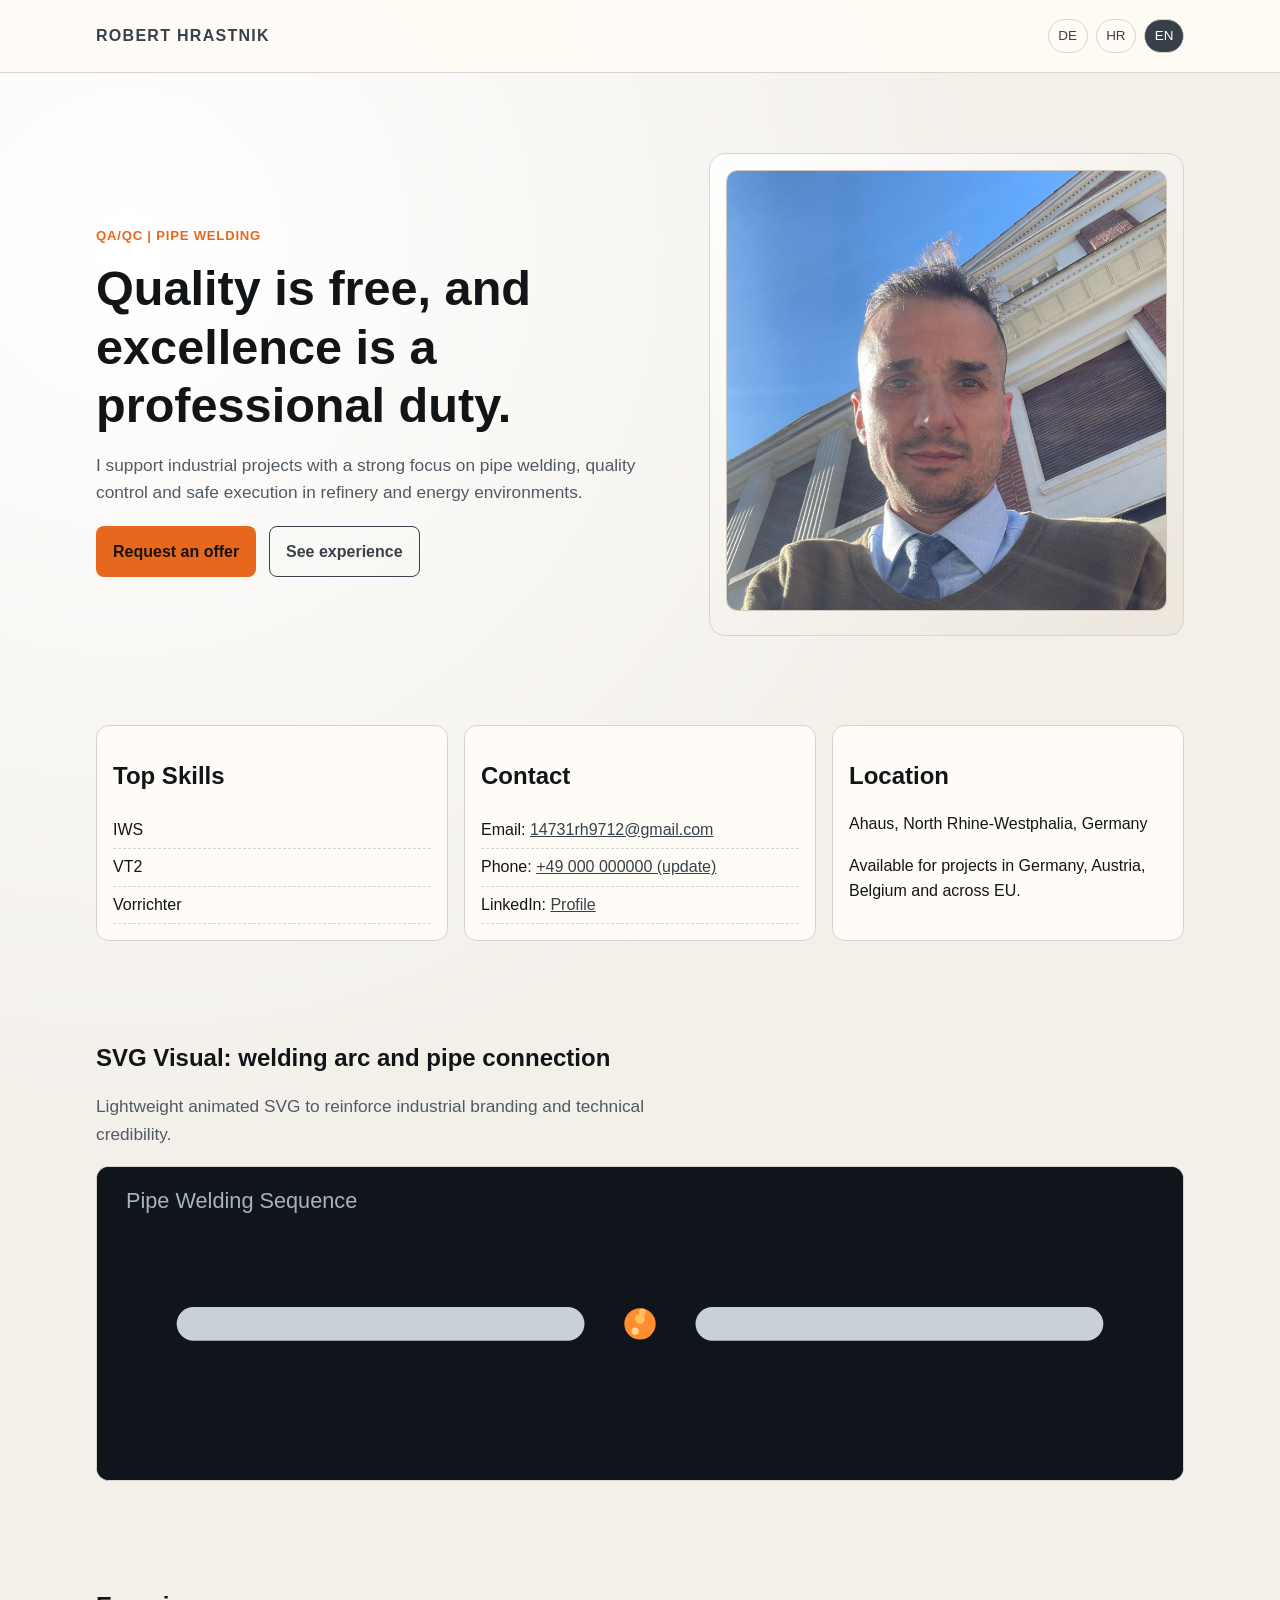
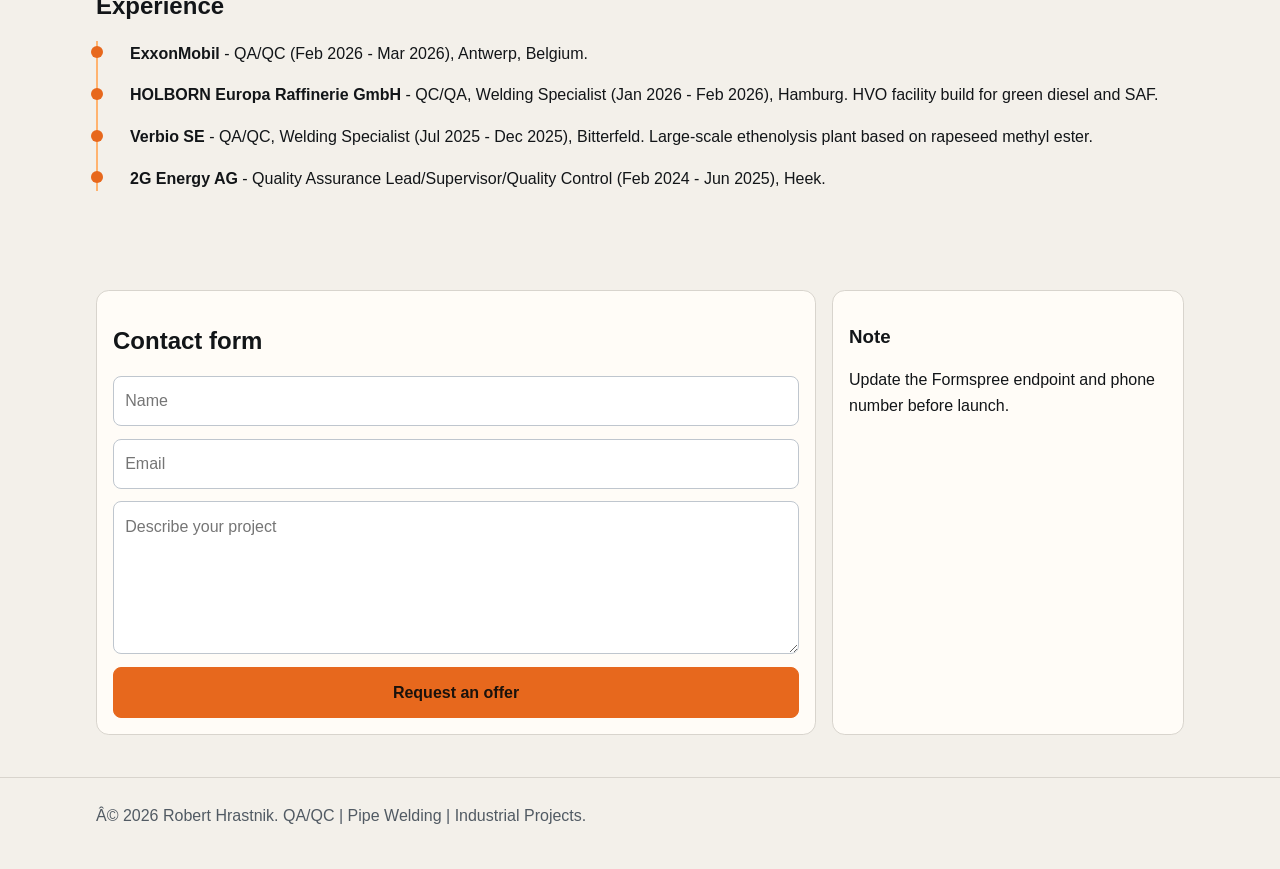
==== en/index.html @ 82d342b8 "Initial multilingual SEO website setup" ====
﻿<!doctype html>
<html lang="en">
<head>
  <meta charset="UTF-8">
  <meta name="viewport" content="width=device-width, initial-scale=1">
  <title>Robert Hrastnik | QA/QC Welding Specialist</title>
  <meta name="description" content="QA/QC welding specialist for pipe welding and industrial projects. Experience with ExxonMobil, HOLBORN, Verbio and 2G Energy.">
  <meta name="robots" content="index, follow">
  <link rel="canonical" href="https://itforsociety.github.io/hrastnik-schweisstechnik/en/">
  <link rel="alternate" hreflang="de" href="https://itforsociety.github.io/hrastnik-schweisstechnik/de/">
  <link rel="alternate" hreflang="hr" href="https://itforsociety.github.io/hrastnik-schweisstechnik/hr/">
  <link rel="alternate" hreflang="en" href="https://itforsociety.github.io/hrastnik-schweisstechnik/en/">
  <link rel="alternate" hreflang="x-default" href="https://itforsociety.github.io/hrastnik-schweisstechnik/de/">
  <meta property="og:title" content="Robert Hrastnik | QA/QC Welding Specialist">
  <meta property="og:description" content="Pipe welding, quality control and industrial project delivery.">
  <meta property="og:type" content="website">
  <meta property="og:url" content="https://itforsociety.github.io/hrastnik-schweisstechnik/en/">
  <meta property="og:locale" content="en_US">
  <link rel="stylesheet" href="../assets/css/main.css">
</head>
<body>
  <header class="site-header">
    <div class="wrap nav">
      <a class="brand" href="./">Robert Hrastnik</a>
      <nav class="lang-switch" aria-label="Language selector">
        <a href="../de/">DE</a>
        <a href="../hr/">HR</a>
        <a href="../en/" aria-current="true">EN</a>
      </nav>
    </div>
  </header>

  <main>
    <section class="hero">
      <div class="wrap hero-grid">
        <div>
          <p class="kicker">QA/QC | Pipe Welding</p>
          <h1>Quality is free, and excellence is a professional duty.</h1>
          <p class="lead">I support industrial projects with a strong focus on pipe welding, quality control and safe execution in refinery and energy environments.</p>
          <div class="cta-row">
            <a class="btn btn-primary" href="#contact">Request an offer</a>
            <a class="btn btn-secondary" href="#experience">See experience</a>
          </div>
        </div>
        <aside class="photo-card reveal">
          <img class="profile-photo" src="../profilePicture.jpg" alt="Robert Hrastnik, QA/QC welding specialist based in Ahaus">
        </aside>
      </div>
    </section>

    <section>
      <div class="wrap grid-3">
        <article class="card reveal">
          <h2>Top Skills</h2>
          <ul class="skills-list">
            <li>IWS</li>
            <li>VT2</li>
            <li>Vorrichter</li>
          </ul>
        </article>
        <article class="card reveal">
          <h2>Contact</h2>
          <ul class="contact-list">
            <li>Email: <a href="mailto:14731rh9712@gmail.com">14731rh9712@gmail.com</a></li>
            <li>Phone: <a href="tel:+49000000000">+49 000 000000 (update)</a></li>
            <li>LinkedIn: <a href="https://www.linkedin.com/in/robert-hrastnik-047944379">Profile</a></li>
          </ul>
        </article>
        <article class="card reveal">
          <h2>Location</h2>
          <p>Ahaus, North Rhine-Westphalia, Germany</p>
          <p>Available for projects in Germany, Austria, Belgium and across EU.</p>
        </article>
      </div>
    </section>

    <section>
      <div class="wrap">
        <div class="section-head">
          <h2>SVG Visual: welding arc and pipe connection</h2>
          <p class="lead">Lightweight animated SVG to reinforce industrial branding and technical credibility.</p>
        </div>
        <svg class="weld-scene reveal" viewBox="0 0 900 260" role="img" aria-label="Animated pipe weld connection with sparks">
          <rect x="0" y="0" width="900" height="260" fill="#0f151a"></rect>
          <path class="pipe-glow" d="M80 130 H390" stroke="#c8d0d8" stroke-width="28" fill="none" stroke-linecap="round"></path>
          <path class="pipe-glow" d="M510 130 H820" stroke="#c8d0d8" stroke-width="28" fill="none" stroke-linecap="round"></path>
          <circle class="weld-core" cx="450" cy="130" r="13" fill="#ff8e31"></circle>
          <circle class="spark" cx="450" cy="126" r="4" fill="#ffc15f"></circle>
          <circle class="spark" cx="446" cy="136" r="3" fill="#ffd88b" style="animation-delay:0.4s"></circle>
          <circle class="spark" cx="452" cy="120" r="2.8" fill="#ffc15f" style="animation-delay:0.8s"></circle>
          <text x="24" y="34" fill="#a8b3bf" font-size="18">Pipe Welding Sequence</text>
        </svg>
      </div>
    </section>

    <section id="experience">
      <div class="wrap">
        <h2>Experience</h2>
        <ul class="timeline reveal">
          <li><strong>ExxonMobil</strong> - QA/QC (Feb 2026 - Mar 2026), Antwerp, Belgium.</li>
          <li><strong>HOLBORN Europa Raffinerie GmbH</strong> - QC/QA, Welding Specialist (Jan 2026 - Feb 2026), Hamburg. HVO facility build for green diesel and SAF.</li>
          <li><strong>Verbio SE</strong> - QA/QC, Welding Specialist (Jul 2025 - Dec 2025), Bitterfeld. Large-scale ethenolysis plant based on rapeseed methyl ester.</li>
          <li><strong>2G Energy AG</strong> - Quality Assurance Lead/Supervisor/Quality Control (Feb 2024 - Jun 2025), Heek.</li>
        </ul>
      </div>
    </section>

    <section id="contact">
      <div class="wrap grid-3">
        <article class="card" style="grid-column: span 2;">
          <h2>Contact form</h2>
          <form class="form-grid" action="https://formspree.io/f/your-form-id" method="POST">
            <input type="text" name="name" placeholder="Name" required>
            <input type="email" name="email" placeholder="Email" required>
            <textarea name="message" rows="5" placeholder="Describe your project" required></textarea>
            <input type="text" name="_gotcha" style="display:none" tabindex="-1" autocomplete="off">
            <button type="submit">Request an offer</button>
          </form>
        </article>
        <article class="card">
          <h3>Note</h3>
          <p>Update the Formspree endpoint and phone number before launch.</p>
        </article>
      </div>
    </section>
  </main>

  <footer class="footer">
    <div class="wrap">Â© 2026 Robert Hrastnik. QA/QC | Pipe Welding | Industrial Projects.</div>
  </footer>

  <script src="../assets/js/app.js" defer></script>
</body>
</html>
---- assets/css/main.css ----
:root {
  --bg: #f3f0ea;
  --paper: #fffcf7;
  --ink: #121518;
  --muted: #515a63;
  --steel: #38414a;
  --accent: #e7681d;
  --accent-soft: #ffb36f;
  --line: #d8d4cd;
  --ok: #1f7a4f;
  --max: 1120px;
}

* {
  box-sizing: border-box;
}

html,
body {
  margin: 0;
  padding: 0;
}

body {
  font-family: "Segoe UI", "Trebuchet MS", sans-serif;
  color: var(--ink);
  background:
    radial-gradient(circle at 10% 10%, #ffffff 0%, #f3f0ea 35%),
    linear-gradient(180deg, #ece8df 0%, #f6f3ed 100%);
  line-height: 1.6;
}

a {
  color: var(--steel);
}

.wrap {
  max-width: var(--max);
  margin: 0 auto;
  padding: 0 1rem;
}

.site-header {
  position: sticky;
  top: 0;
  z-index: 20;
  background: rgba(255, 252, 247, 0.9);
  border-bottom: 1px solid var(--line);
  backdrop-filter: blur(8px);
}

.nav {
  min-height: 72px;
  display: flex;
  align-items: center;
  justify-content: space-between;
  gap: 1rem;
}

.brand {
  font-weight: 700;
  letter-spacing: 0.08em;
  text-transform: uppercase;
  text-decoration: none;
}

.lang-switch {
  display: flex;
  gap: 0.5rem;
}

.lang-switch a {
  text-decoration: none;
  border: 1px solid var(--line);
  padding: 0.35rem 0.6rem;
  border-radius: 999px;
  font-size: 0.84rem;
}

.lang-switch a[aria-current="true"] {
  background: var(--steel);
  color: #fff;
}

.hero {
  padding: 5rem 0 3rem;
}

.hero-grid {
  display: grid;
  grid-template-columns: 1.1fr 0.9fr;
  gap: 2rem;
  align-items: center;
}

.kicker {
  color: var(--accent);
  font-weight: 700;
  text-transform: uppercase;
  letter-spacing: 0.06em;
  font-size: 0.82rem;
}

h1,
h2,
h3 {
  line-height: 1.2;
}

h1 {
  font-size: clamp(1.9rem, 3.8vw, 3.3rem);
  margin: 0.35rem 0 1rem;
}

.lead {
  font-size: 1.08rem;
  color: var(--muted);
  max-width: 64ch;
}

.cta-row {
  display: flex;
  flex-wrap: wrap;
  gap: 0.8rem;
  margin-top: 1.2rem;
}

.btn {
  text-decoration: none;
  display: inline-block;
  border-radius: 0.5rem;
  padding: 0.72rem 1rem;
  font-weight: 700;
  border: 1px solid transparent;
}

.btn-primary {
  background: var(--accent);
  color: #1a120c;
}

.btn-secondary {
  border-color: var(--steel);
}

.photo-card {
  background: linear-gradient(135deg, #fff 0%, #ece6dc 100%);
  border: 1px solid var(--line);
  border-radius: 1rem;
  padding: 1rem;
}

.profile-photo {
  width: 100%;
  aspect-ratio: 1 / 1;
  object-fit: cover;
  border-radius: 0.7rem;
  border: 1px solid #cfc7bc;
}

section {
  padding: 2.6rem 0;
}

.section-head {
  max-width: 72ch;
}

.grid-3 {
  display: grid;
  grid-template-columns: repeat(3, minmax(0, 1fr));
  gap: 1rem;
}

.card {
  background: var(--paper);
  border: 1px solid var(--line);
  border-radius: 0.8rem;
  padding: 1rem;
}

.skills-list,
.contact-list {
  list-style: none;
  padding: 0;
  margin: 0;
}

.skills-list li,
.contact-list li {
  padding: 0.35rem 0;
  border-bottom: 1px dashed var(--line);
}

.timeline {
  list-style: none;
  margin: 0;
  padding: 0;
  border-left: 2px solid var(--accent-soft);
}

.timeline li {
  margin-left: 1rem;
  padding-left: 1rem;
  margin-bottom: 1rem;
  position: relative;
}

.timeline li::before {
  content: "";
  width: 0.75rem;
  height: 0.75rem;
  background: var(--accent);
  border-radius: 50%;
  position: absolute;
  left: -1.44rem;
  top: 0.35rem;
}

.weld-scene {
  width: 100%;
  height: auto;
  border-radius: 0.8rem;
  border: 1px solid var(--line);
  background: #11161a;
}

.form-grid {
  display: grid;
  gap: 0.8rem;
}

input,
textarea,
button {
  font: inherit;
}

input,
textarea {
  border-radius: 0.5rem;
  border: 1px solid #bfc6ce;
  padding: 0.7rem;
  background: #fff;
}

button {
  border: 1px solid var(--accent);
  background: var(--accent);
  color: #1a120c;
  border-radius: 0.5rem;
  padding: 0.75rem;
  font-weight: 700;
  cursor: pointer;
}

.footer {
  border-top: 1px solid var(--line);
  padding: 1.6rem 0 2.5rem;
  color: var(--muted);
}

.reveal {
  opacity: 0;
  transform: translateY(14px);
  transition: opacity 0.6s ease, transform 0.6s ease;
}

.reveal.in-view {
  opacity: 1;
  transform: translateY(0);
}

.weld-core {
  animation: pulse 2s ease-in-out infinite;
}

.spark {
  animation: spark 1.8s linear infinite;
}

.pipe-glow {
  animation: pipeGlow 2.4s ease-in-out infinite;
}

@keyframes pulse {
  0%,
  100% { opacity: 0.5; }
  50% { opacity: 1; }
}

@keyframes spark {
  0% { opacity: 0; transform: translate(0, 0); }
  30% { opacity: 1; }
  100% { opacity: 0; transform: translate(55px, -24px); }
}

@keyframes pipeGlow {
  0%, 100% { stroke: #c8d0d8; }
  50% { stroke: #ff9e45; }
}

@media (max-width: 920px) {
  .hero-grid {
    grid-template-columns: 1fr;
  }

  .grid-3 {
    grid-template-columns: 1fr;
  }
}

@media (prefers-reduced-motion: reduce) {
  * {
    animation: none !important;
    transition: none !important;
  }
}
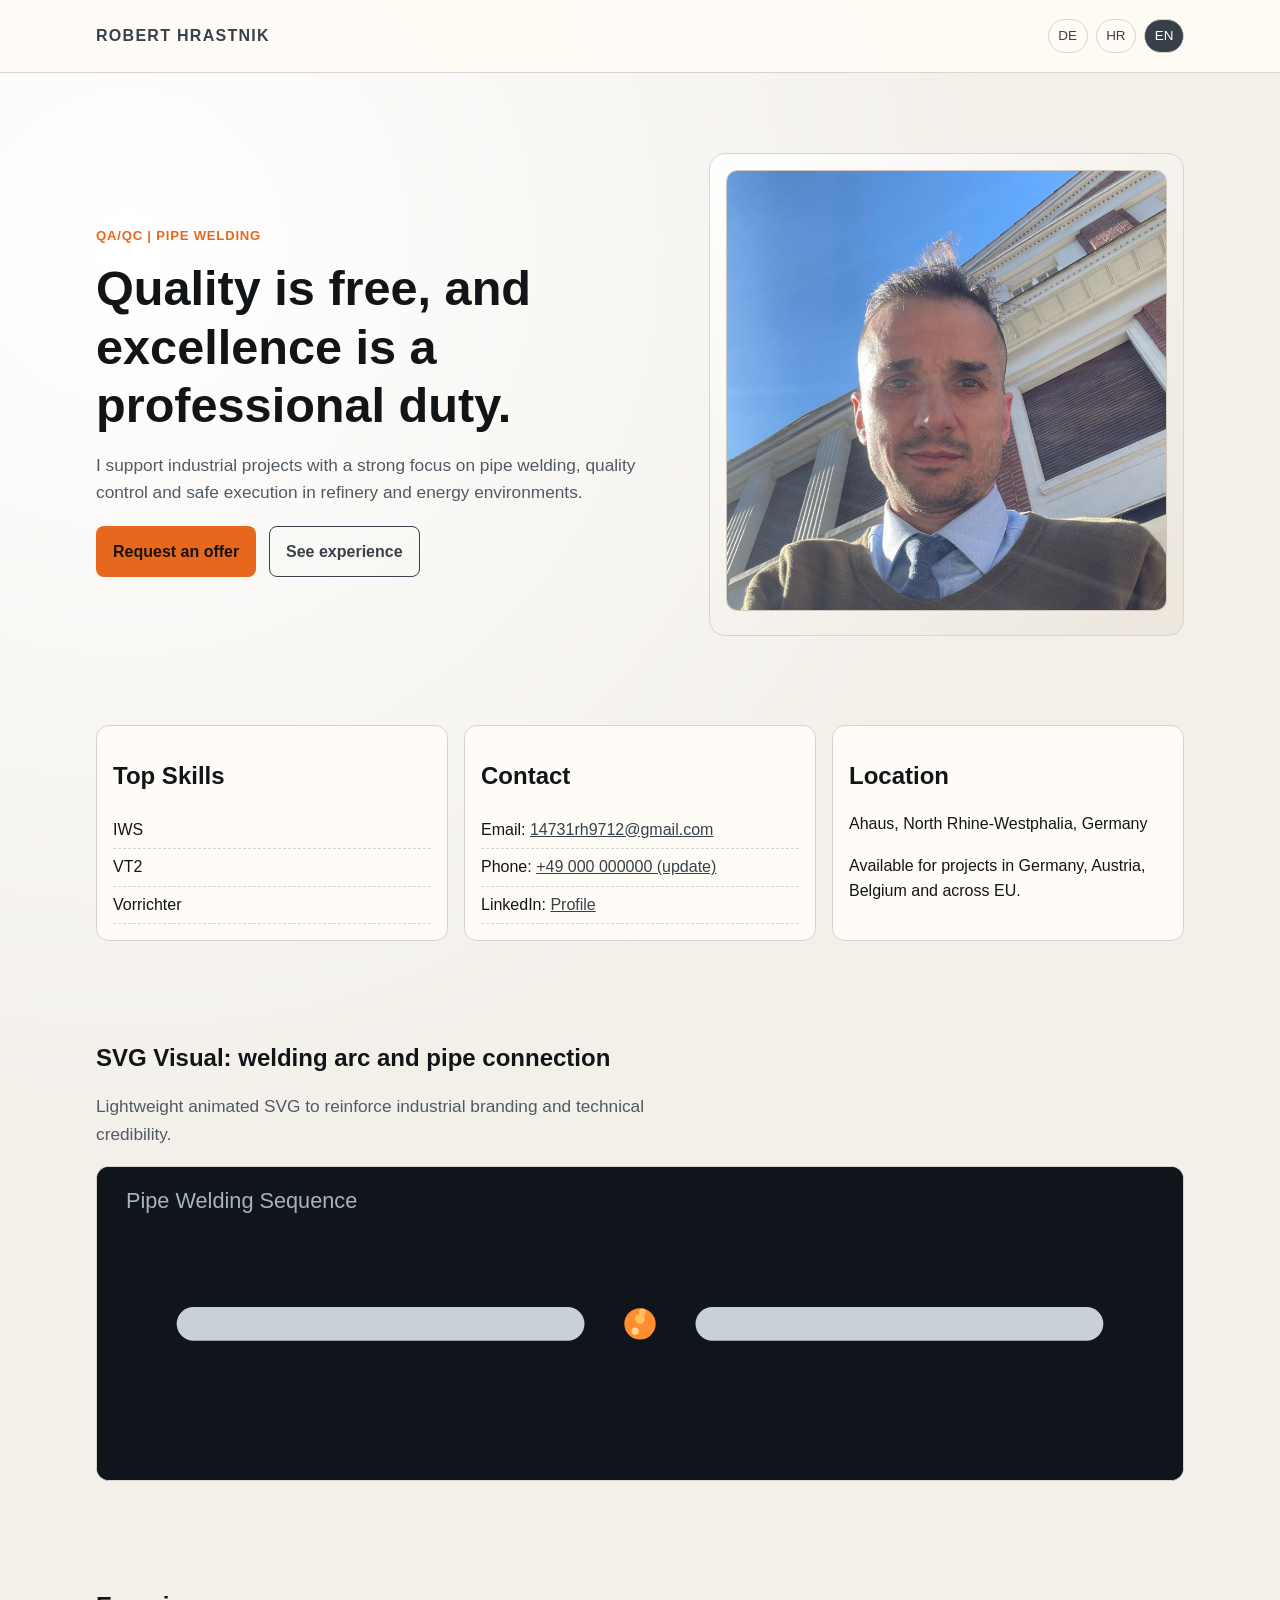
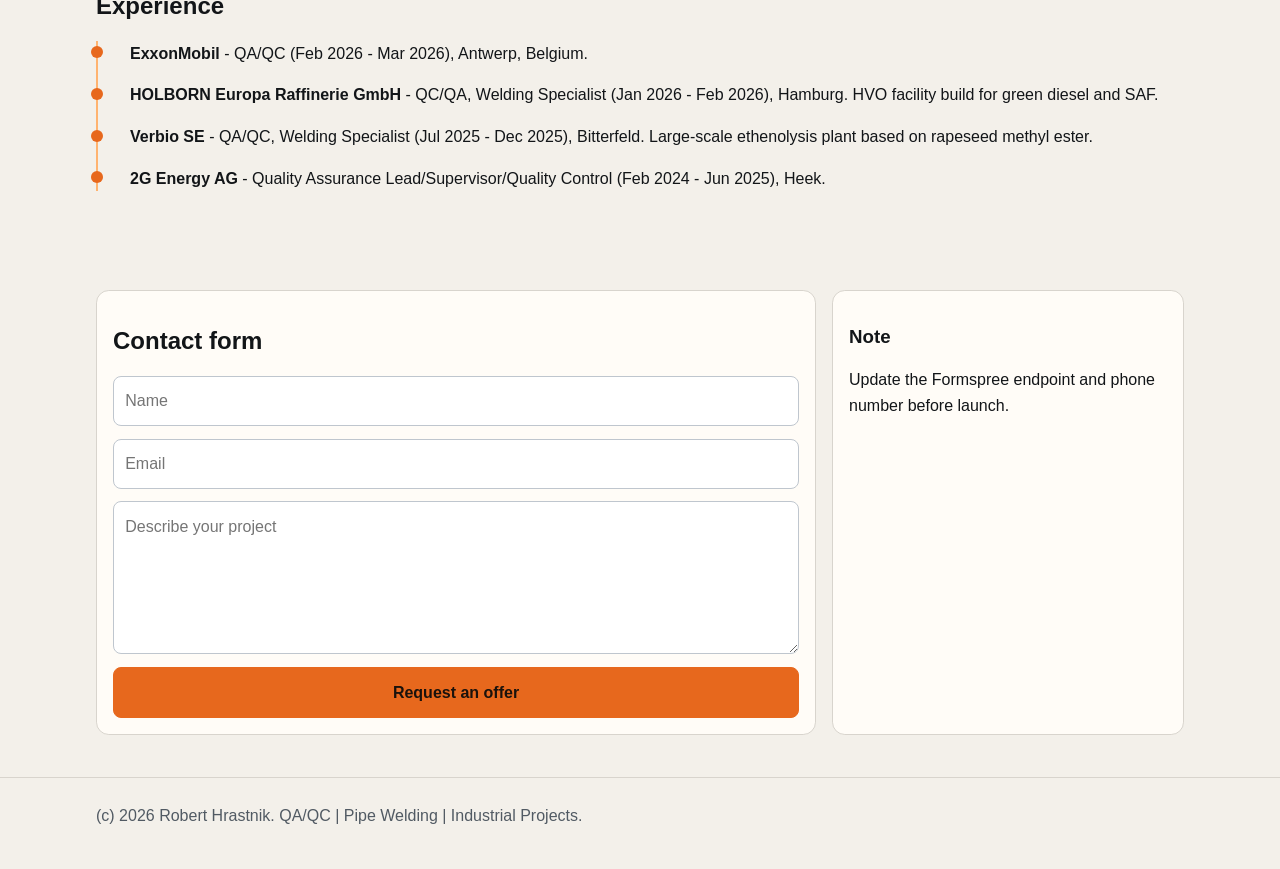
==== commit edf609c1: "Fix mojibake characters in DE/HR/EN pages" ====
--- a/en/index.html
+++ b/en/index.html
@@ -126,7 +126,7 @@
   </main>
 
   <footer class="footer">
-    <div class="wrap">Â© 2026 Robert Hrastnik. QA/QC | Pipe Welding | Industrial Projects.</div>
+    <div class="wrap">(c) 2026 Robert Hrastnik. QA/QC | Pipe Welding | Industrial Projects.</div>
   </footer>
 
   <script src="../assets/js/app.js" defer></script>
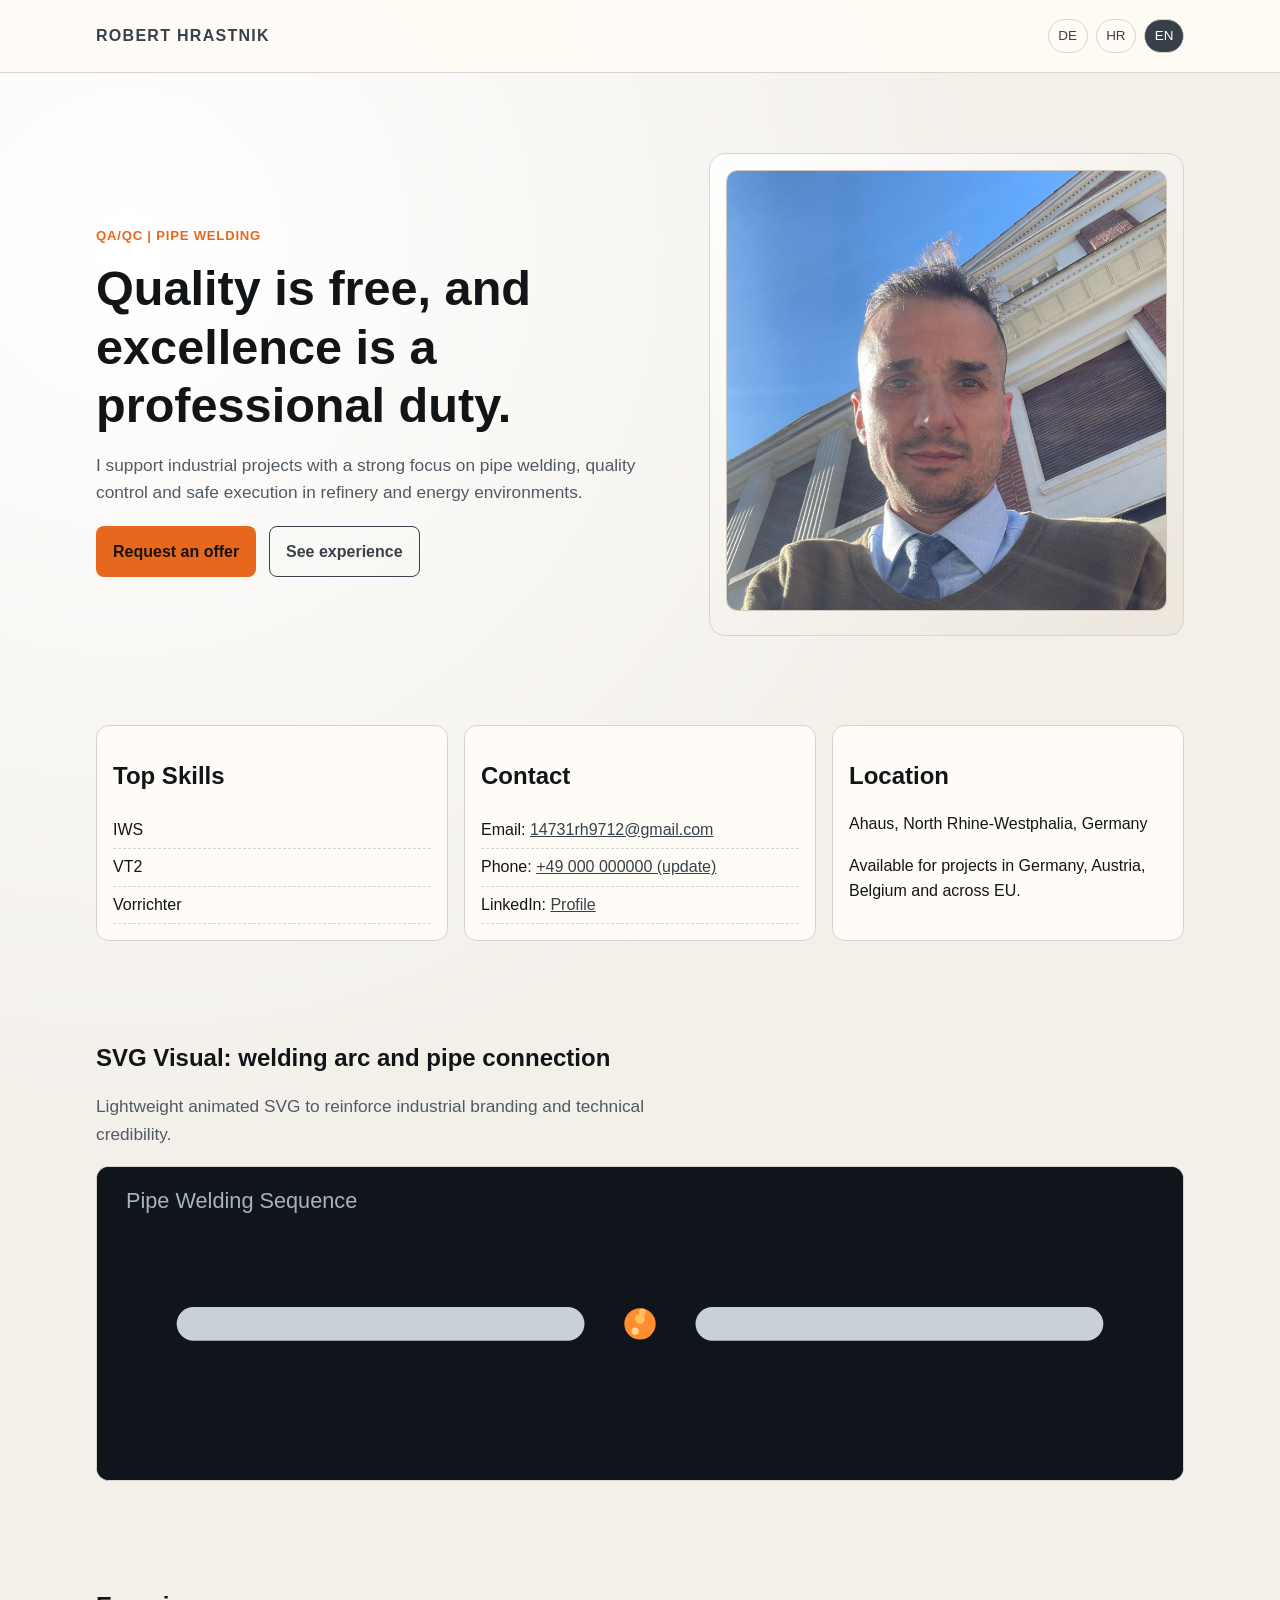
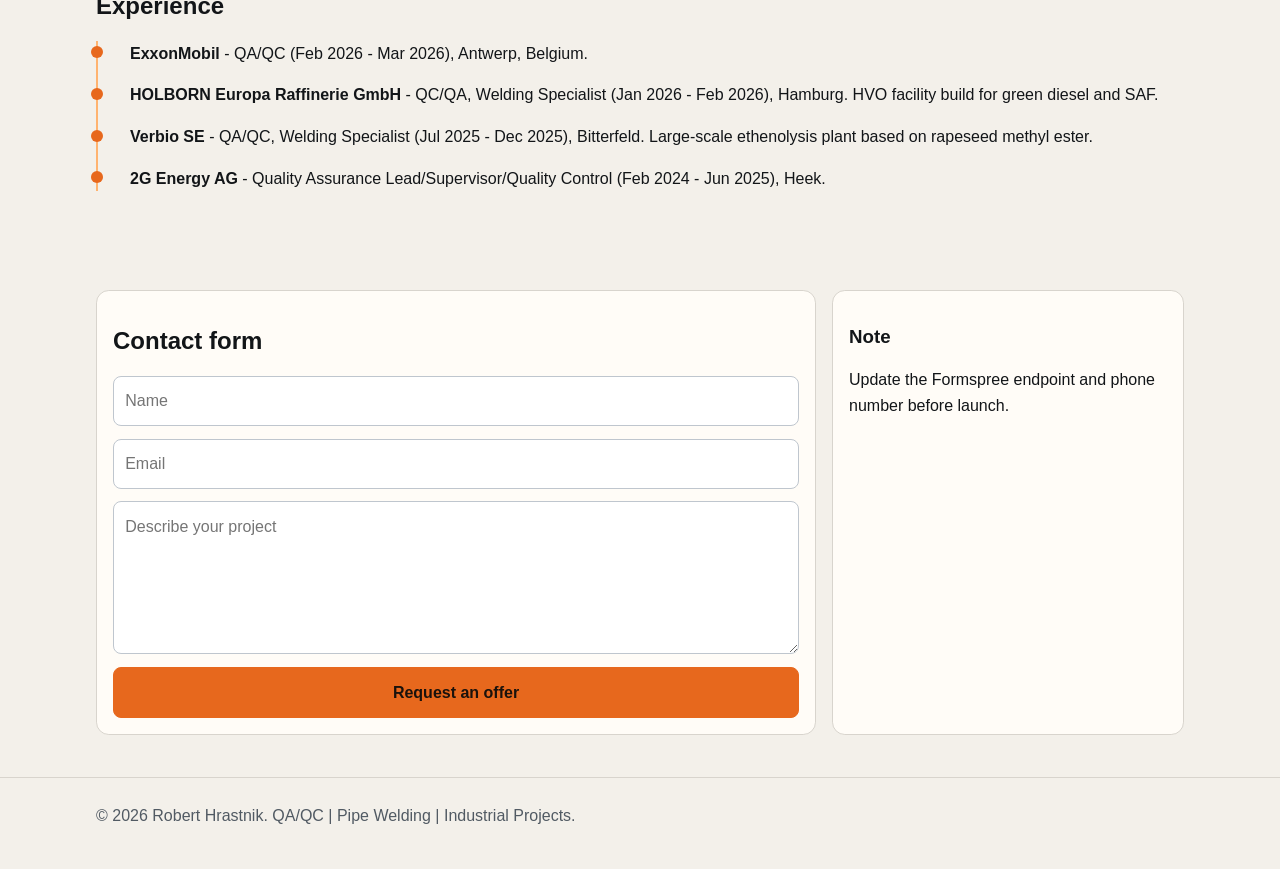
==== commit 40f6f381: "Restore proper DE/HR diacritics with clean UTF-8" ====
--- a/en/index.html
+++ b/en/index.html
@@ -126,7 +126,7 @@
   </main>
 
   <footer class="footer">
-    <div class="wrap">(c) 2026 Robert Hrastnik. QA/QC | Pipe Welding | Industrial Projects.</div>
+    <div class="wrap">© 2026 Robert Hrastnik. QA/QC | Pipe Welding | Industrial Projects.</div>
   </footer>
 
   <script src="../assets/js/app.js" defer></script>
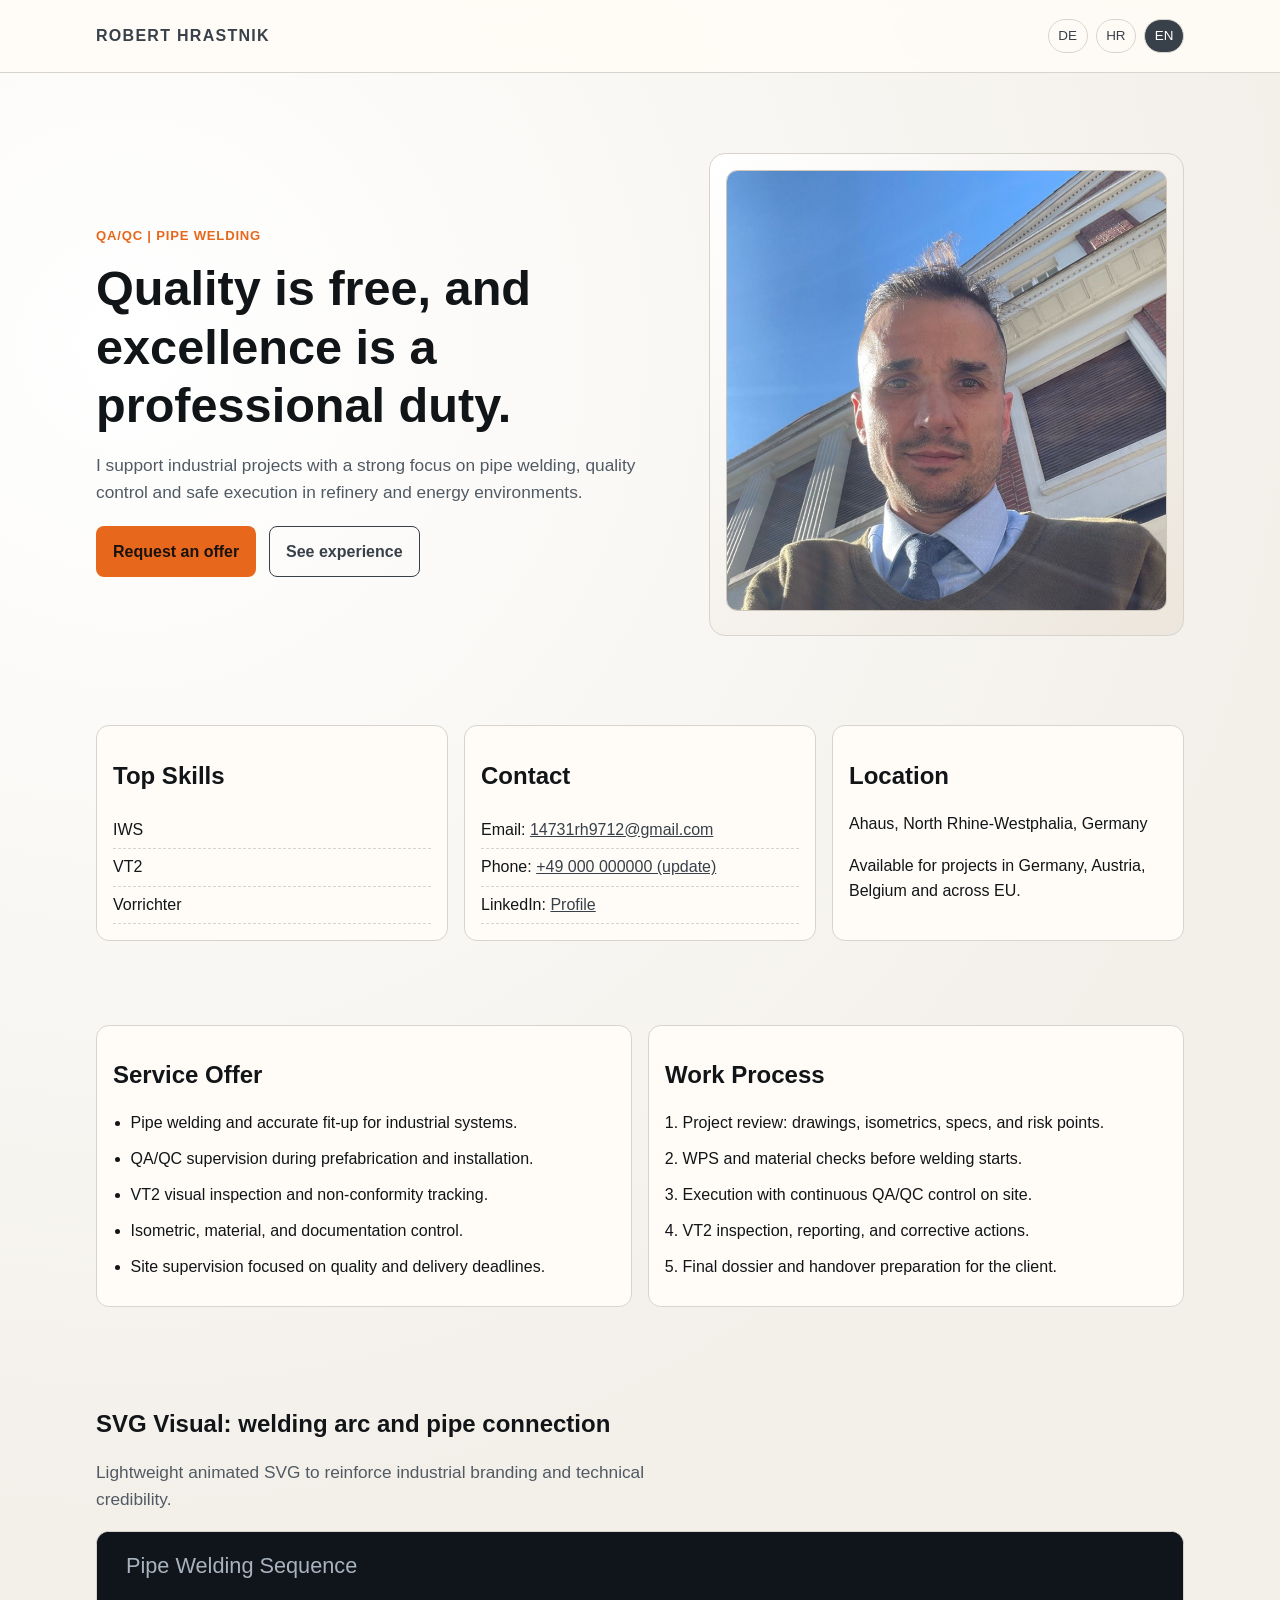
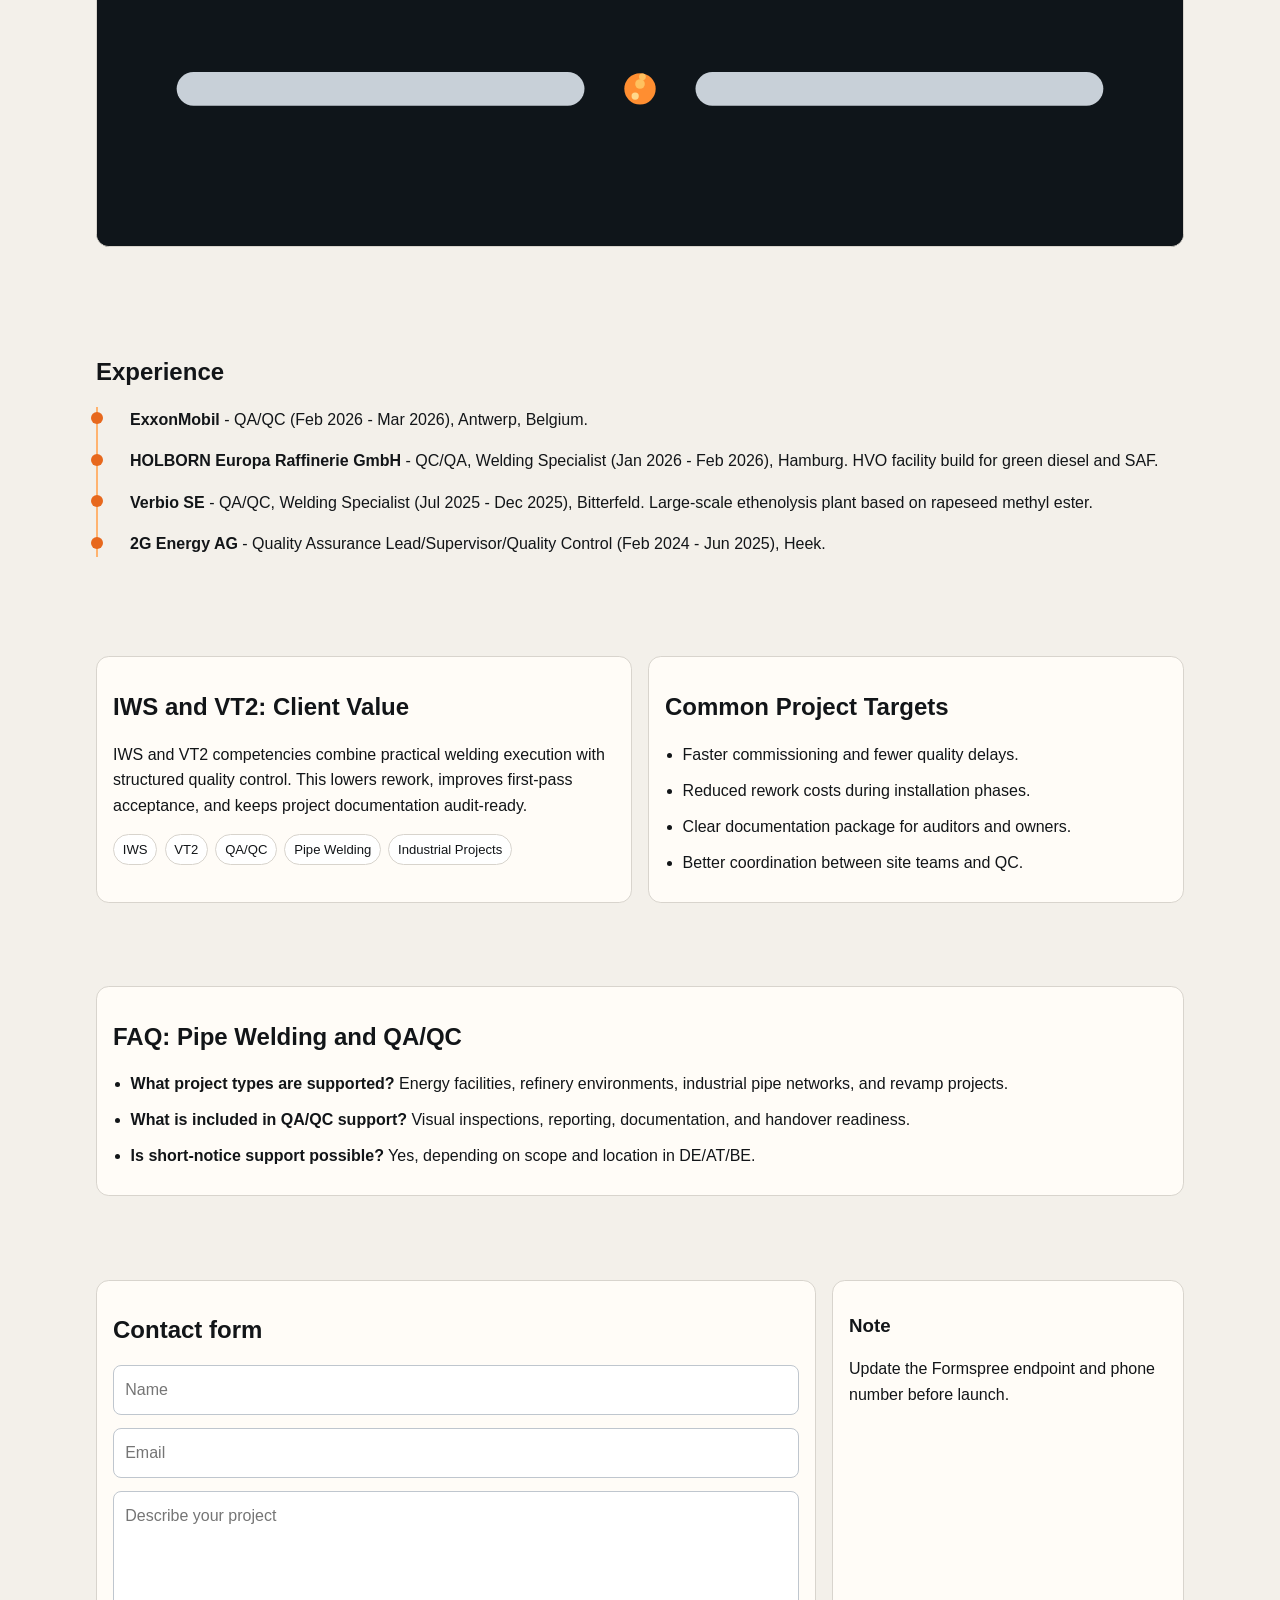
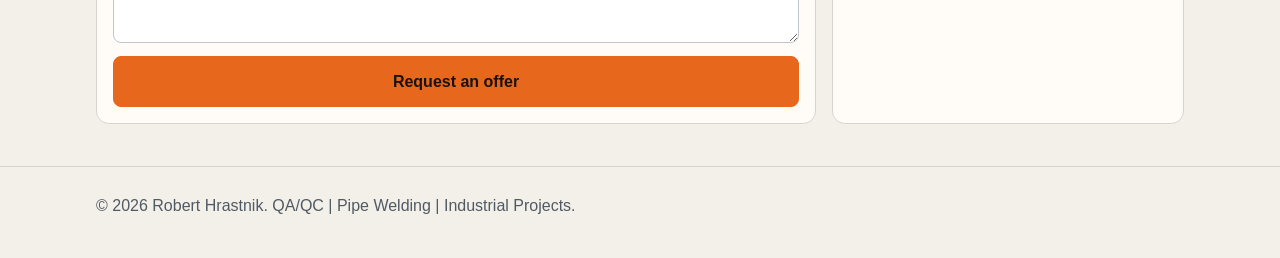
==== commit d904964e: "Expand SEO content: services, workflow, IWS/VT2 value, FAQ" ====
--- a/en/index.html
+++ b/en/index.html
@@ -3,8 +3,8 @@
 <head>
   <meta charset="UTF-8">
   <meta name="viewport" content="width=device-width, initial-scale=1">
-  <title>Robert Hrastnik | QA/QC Welding Specialist</title>
-  <meta name="description" content="QA/QC welding specialist for pipe welding and industrial projects. Experience with ExxonMobil, HOLBORN, Verbio and 2G Energy.">
+  <title>Hrastnik Schweißtechnik | QA/QC and Pipe Welding Services</title>
+  <meta name="description" content="QA/QC welding specialist for pipe welding, VT2 visual inspection, and industrial delivery. From planning and supervision to final documentation.">
   <meta name="robots" content="index, follow">
   <link rel="canonical" href="https://itforsociety.github.io/hrastnik-schweisstechnik/en/">
   <link rel="alternate" hreflang="de" href="https://itforsociety.github.io/hrastnik-schweisstechnik/de/">
@@ -17,6 +17,24 @@
   <meta property="og:url" content="https://itforsociety.github.io/hrastnik-schweisstechnik/en/">
   <meta property="og:locale" content="en_US">
   <link rel="stylesheet" href="../assets/css/main.css">
+  <script type="application/ld+json">
+  {
+    "@context":"https://schema.org",
+    "@type":"Service",
+    "serviceType":"Pipe welding and QA/QC supervision",
+    "provider":{"@type":"Person","name":"Robert Hrastnik"},
+    "areaServed":["DE","AT","BE","EU"],
+    "hasOfferCatalog":{
+      "@type":"OfferCatalog",
+      "name":"Service offer",
+      "itemListElement":[
+        {"@type":"Offer","itemOffered":{"@type":"Service","name":"Pipe welding and fit-up"}},
+        {"@type":"Offer","itemOffered":{"@type":"Service","name":"QA/QC documentation and handover support"}},
+        {"@type":"Offer","itemOffered":{"@type":"Service","name":"VT2 visual inspection"}}
+      ]
+    }
+  }
+  </script>
 </head>
 <body>
   <header class="site-header">
@@ -70,6 +88,31 @@
           <h2>Location</h2>
           <p>Ahaus, North Rhine-Westphalia, Germany</p>
           <p>Available for projects in Germany, Austria, Belgium and across EU.</p>
+        </article>
+      </div>
+    </section>
+
+    <section id="services">
+      <div class="wrap grid-2">
+        <article class="card reveal">
+          <h2>Service Offer</h2>
+          <ul class="offer-list">
+            <li>Pipe welding and accurate fit-up for industrial systems.</li>
+            <li>QA/QC supervision during prefabrication and installation.</li>
+            <li>VT2 visual inspection and non-conformity tracking.</li>
+            <li>Isometric, material, and documentation control.</li>
+            <li>Site supervision focused on quality and delivery deadlines.</li>
+          </ul>
+        </article>
+        <article class="card reveal">
+          <h2>Work Process</h2>
+          <ol class="process-list">
+            <li>Project review: drawings, isometrics, specs, and risk points.</li>
+            <li>WPS and material checks before welding starts.</li>
+            <li>Execution with continuous QA/QC control on site.</li>
+            <li>VT2 inspection, reporting, and corrective actions.</li>
+            <li>Final dossier and handover preparation for the client.</li>
+          </ol>
         </article>
       </div>
     </section>
@@ -105,6 +148,44 @@
       </div>
     </section>
 
+    <section>
+      <div class="wrap grid-2">
+        <article class="card reveal">
+          <h2>IWS and VT2: Client Value</h2>
+          <p>IWS and VT2 competencies combine practical welding execution with structured quality control. This lowers rework, improves first-pass acceptance, and keeps project documentation audit-ready.</p>
+          <div class="tag-row" aria-label="Competency tags">
+            <span class="tag">IWS</span>
+            <span class="tag">VT2</span>
+            <span class="tag">QA/QC</span>
+            <span class="tag">Pipe Welding</span>
+            <span class="tag">Industrial Projects</span>
+          </div>
+        </article>
+        <article class="card reveal">
+          <h2>Common Project Targets</h2>
+          <ul class="offer-list">
+            <li>Faster commissioning and fewer quality delays.</li>
+            <li>Reduced rework costs during installation phases.</li>
+            <li>Clear documentation package for auditors and owners.</li>
+            <li>Better coordination between site teams and QC.</li>
+          </ul>
+        </article>
+      </div>
+    </section>
+
+    <section id="faq">
+      <div class="wrap">
+        <article class="card reveal">
+          <h2>FAQ: Pipe Welding and QA/QC</h2>
+          <ul class="faq-list">
+            <li><strong>What project types are supported?</strong> Energy facilities, refinery environments, industrial pipe networks, and revamp projects.</li>
+            <li><strong>What is included in QA/QC support?</strong> Visual inspections, reporting, documentation, and handover readiness.</li>
+            <li><strong>Is short-notice support possible?</strong> Yes, depending on scope and location in DE/AT/BE.</li>
+          </ul>
+        </article>
+      </div>
+    </section>
+
     <section id="contact">
       <div class="wrap grid-3">
         <article class="card" style="grid-column: span 2;">
--- a/assets/css/main.css
+++ b/assets/css/main.css
@@ -172,11 +172,46 @@
   gap: 1rem;
 }
 
+.grid-2 {
+  display: grid;
+  grid-template-columns: repeat(2, minmax(0, 1fr));
+  gap: 1rem;
+}
+
 .card {
   background: var(--paper);
   border: 1px solid var(--line);
   border-radius: 0.8rem;
   padding: 1rem;
+}
+
+.offer-list,
+.process-list,
+.faq-list {
+  margin: 0;
+  padding-left: 1.1rem;
+}
+
+.offer-list li,
+.process-list li,
+.faq-list li {
+  margin-bottom: 0.65rem;
+}
+
+.tag-row {
+  display: flex;
+  flex-wrap: wrap;
+  gap: 0.45rem;
+  margin-top: 0.9rem;
+}
+
+.tag {
+  display: inline-block;
+  border: 1px solid var(--line);
+  background: #fff;
+  border-radius: 999px;
+  padding: 0.25rem 0.55rem;
+  font-size: 0.82rem;
 }
 
 .skills-list,
@@ -308,6 +343,10 @@
   .grid-3 {
     grid-template-columns: 1fr;
   }
+
+  .grid-2 {
+    grid-template-columns: 1fr;
+  }
 }
 
 @media (prefers-reduced-motion: reduce) {
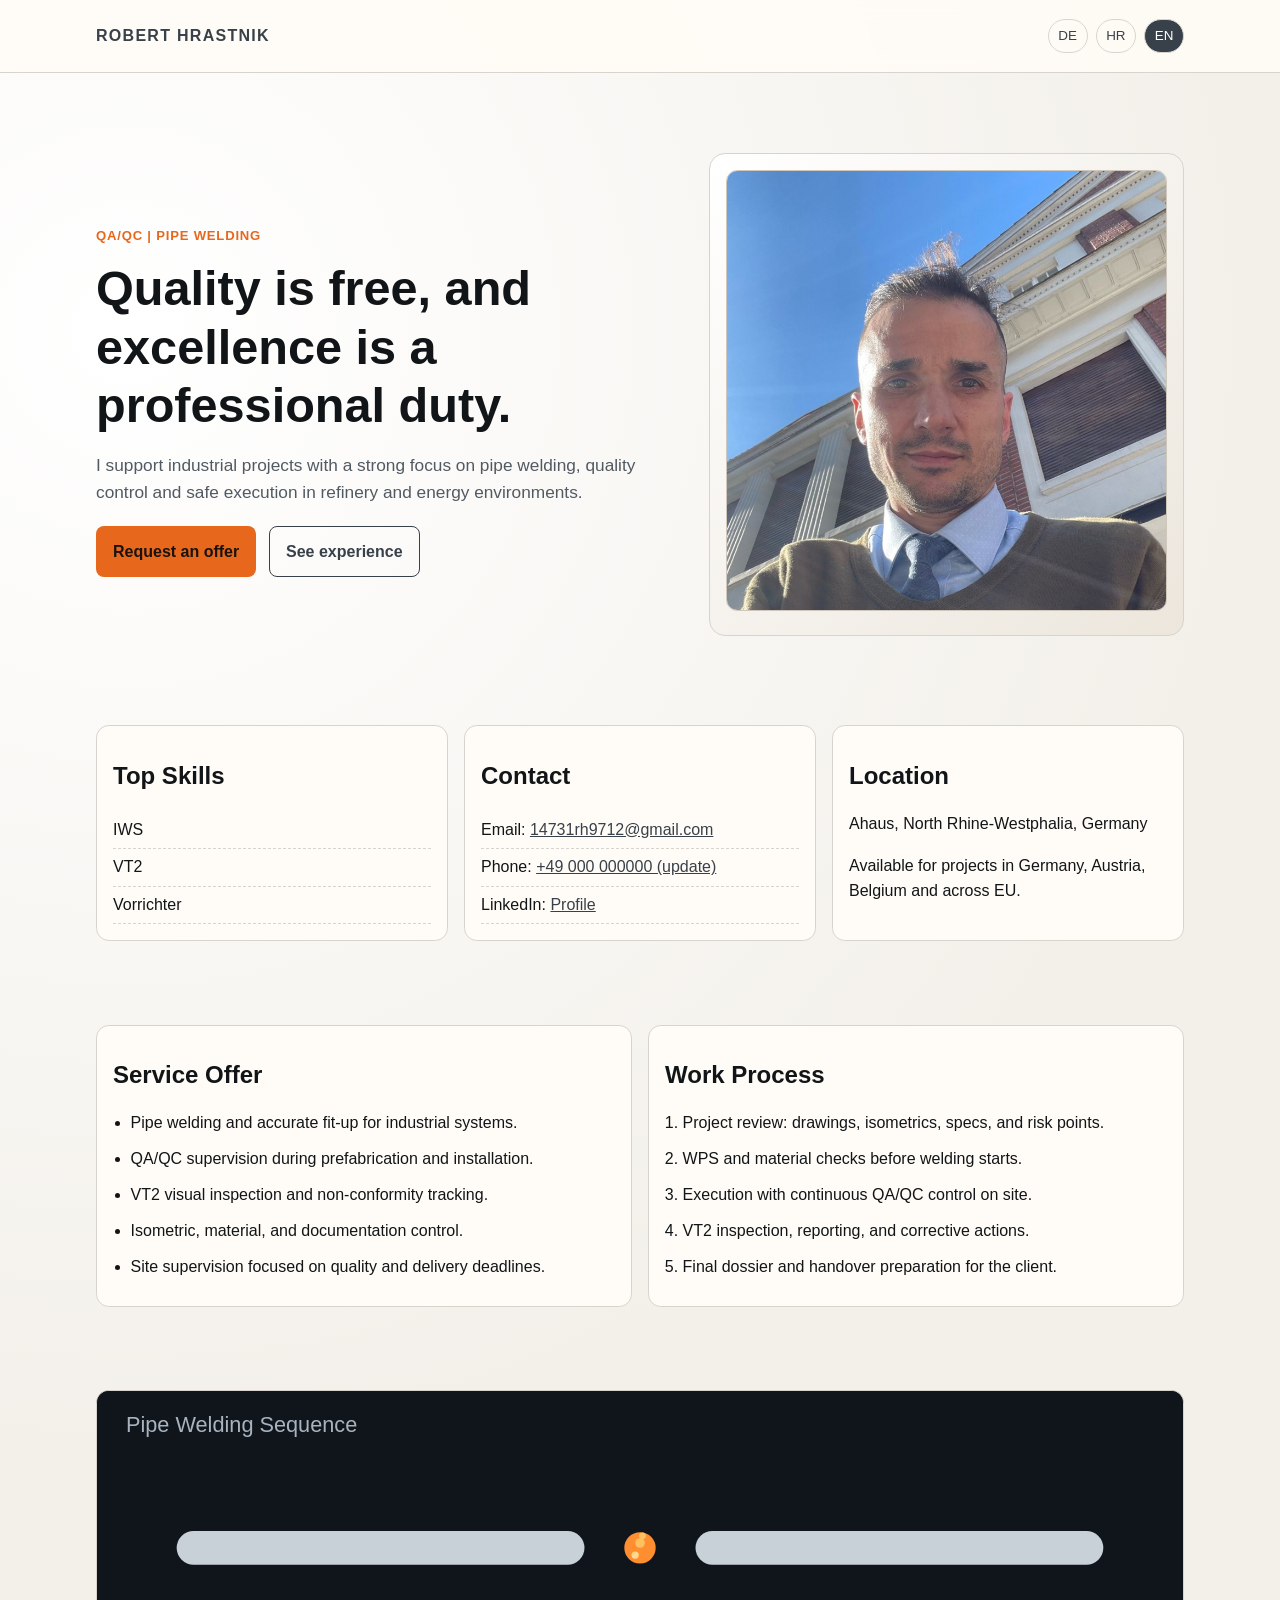
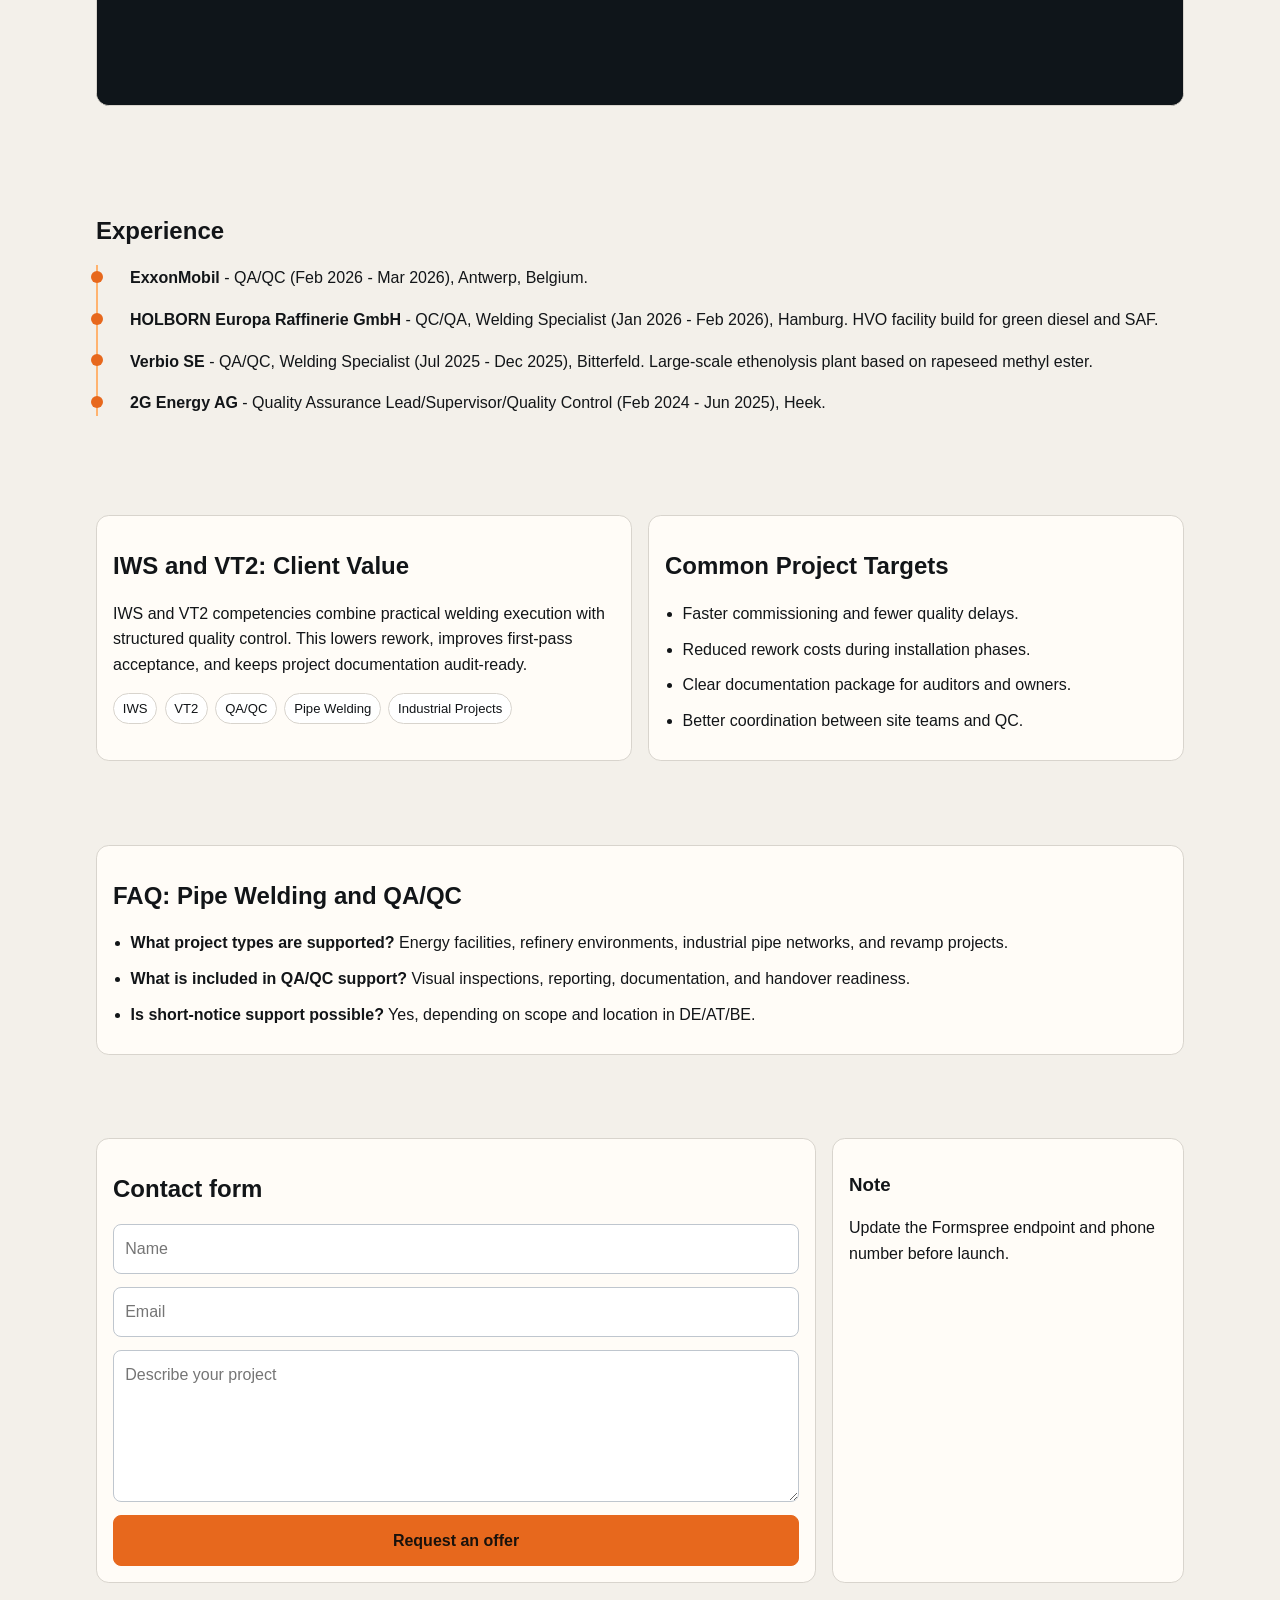
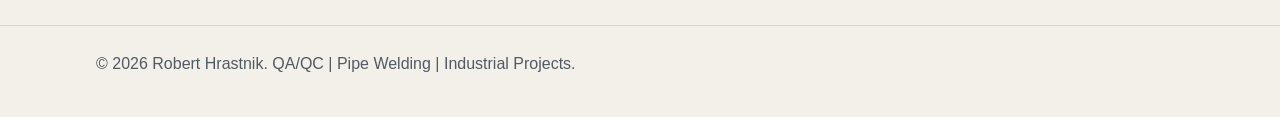
==== commit 862df86b: "Remove SVG placeholder headings in DE/HR/EN" ====
--- a/en/index.html
+++ b/en/index.html
@@ -119,10 +119,6 @@
 
     <section>
       <div class="wrap">
-        <div class="section-head">
-          <h2>SVG Visual: welding arc and pipe connection</h2>
-          <p class="lead">Lightweight animated SVG to reinforce industrial branding and technical credibility.</p>
-        </div>
         <svg class="weld-scene reveal" viewBox="0 0 900 260" role="img" aria-label="Animated pipe weld connection with sparks">
           <rect x="0" y="0" width="900" height="260" fill="#0f151a"></rect>
           <path class="pipe-glow" d="M80 130 H390" stroke="#c8d0d8" stroke-width="28" fill="none" stroke-linecap="round"></path>
